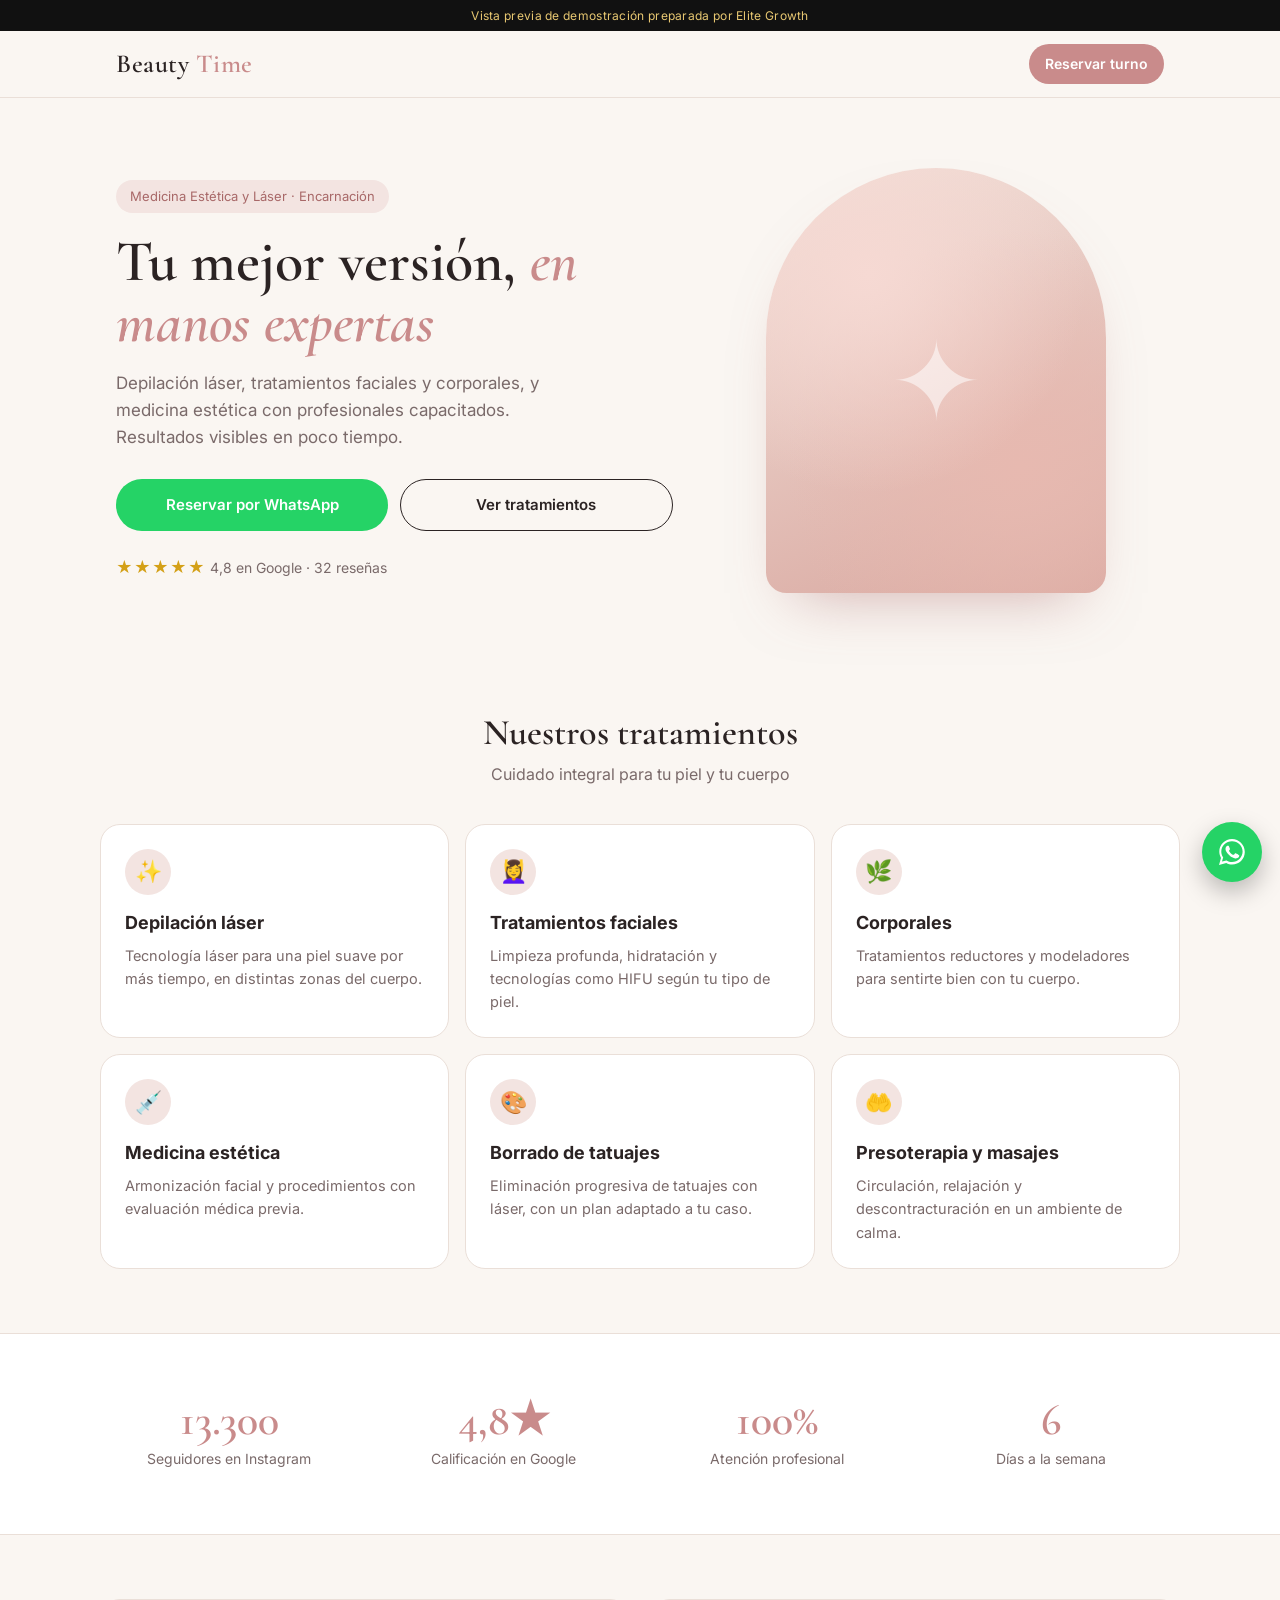
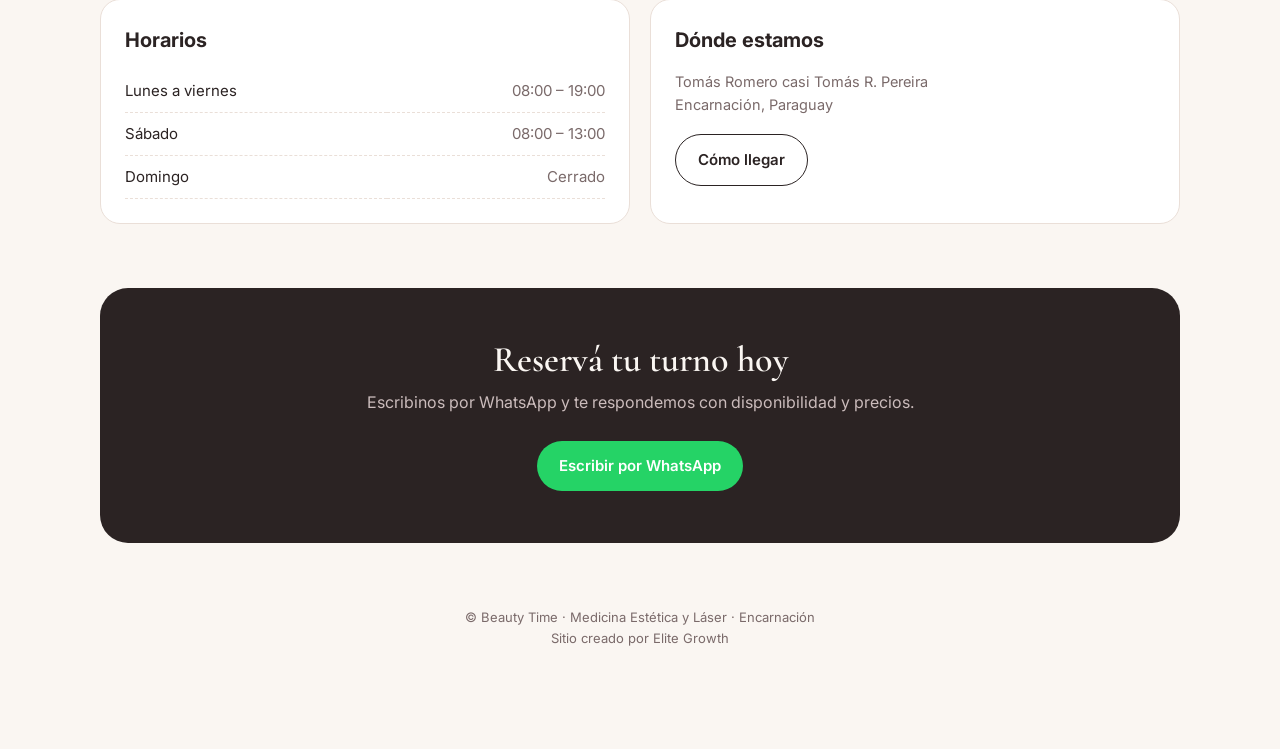
==== beauty-time/index.html @ f8358ac7 "Add Beauty Time demo landing page Single-file mobile-first landing (HTML/CSS/JS inline, Google Fonts" ====
<!DOCTYPE html>
<html lang="es-PY">
<head>
<meta charset="UTF-8">
<meta name="viewport" content="width=device-width, initial-scale=1.0">
<title>Beauty Time · Medicina Estética y Láser · Encarnación</title>
<meta name="description" content="Depilación láser, tratamientos faciales y corporales, medicina estética y más en Encarnación, Paraguay. Reservá tu turno por WhatsApp.">
<link rel="preconnect" href="https://fonts.googleapis.com">
<link rel="preconnect" href="https://fonts.gstatic.com" crossorigin>
<link href="https://fonts.googleapis.com/css2?family=Cormorant+Garamond:ital,wght@0,500;0,600;1,500&family=Inter:wght@400;500;600&display=swap" rel="stylesheet">
<style>
  :root{
    --rose:#c98b8b; --rose-d:#a86868; --rose-soft:#f3e4e1;
    --cream:#faf6f2; --ink:#2b2323; --muted:#7a6a6a; --line:#eadfd8;
    --white:#ffffff; --wa:#25d366;
  }
  @media (prefers-color-scheme: dark){
    :root:not([data-theme="light"]){
      --cream:#1d1718; --ink:#f5ecea; --muted:#b6a6a6; --line:#3a2e2f;
      --white:#261e1f; --rose-soft:#3a2a2b; --rose:#d99f9f; --rose-d:#e7b3b3;
    }
  }
  :root[data-theme="dark"]{
    --cream:#1d1718; --ink:#f5ecea; --muted:#b6a6a6; --line:#3a2e2f;
    --white:#261e1f; --rose-soft:#3a2a2b; --rose:#d99f9f; --rose-d:#e7b3b3;
  }
  *{box-sizing:border-box;margin:0;padding:0}
  html{scroll-behavior:smooth}
  body{font-family:Inter,system-ui,sans-serif;color:var(--ink);background:var(--cream);line-height:1.6;overflow-x:hidden}
  a{color:inherit;text-decoration:none}
  img{max-width:100%}
  .demo-bar{background:#111;color:#e8c872;font-size:12px;text-align:center;padding:6px 16px;letter-spacing:.3px}
  header{position:sticky;top:0;z-index:10;background:rgba(250,246,242,.92);backdrop-filter:blur(8px);-webkit-backdrop-filter:blur(8px);border-bottom:1px solid var(--line)}
  .nav{max-width:1080px;margin:auto;display:flex;align-items:center;justify-content:space-between;gap:12px;padding:12px 16px}
  .logo{font-family:'Cormorant Garamond',serif;font-size:26px;font-weight:600;letter-spacing:.5px;white-space:nowrap}
  .logo span{color:var(--rose)}
  .btn{display:inline-flex;align-items:center;justify-content:center;gap:8px;background:var(--rose);color:#fff;padding:13px 22px;border-radius:40px;font-weight:600;font-size:15px;transition:background .2s,transform .2s;border:0;cursor:pointer;text-align:center}
  .btn:hover{background:var(--rose-d)}
  .btn:active{transform:scale(.98)}
  .btn.ghost{background:transparent;color:var(--ink);border:1px solid var(--ink)}
  .btn.ghost:hover{background:var(--ink);color:var(--cream)}
  .btn.sm{padding:9px 16px;font-size:14px}
  .btn.wa{background:var(--wa)}
  .btn.wa:hover{background:#1ebe5a}

  .hero{max-width:1080px;margin:auto;padding:44px 16px 56px;display:grid;gap:36px;align-items:center}
  .tag{display:inline-block;font-size:13px;color:var(--rose-d);background:var(--rose-soft);padding:6px 14px;border-radius:30px;margin-bottom:18px}
  h1{font-family:'Cormorant Garamond',serif;font-size:42px;line-height:1.06;font-weight:600;margin-bottom:16px}
  h1 em{color:var(--rose);font-style:italic}
  .hero p.lead{color:var(--muted);font-size:17px;margin-bottom:28px;max-width:480px}
  .cta-row{display:flex;gap:12px;flex-wrap:wrap}
  .cta-row .btn{flex:1 1 220px}
  .stars{margin-top:24px;font-size:14px;color:var(--muted)}
  .stars b{color:#d4a017;font-size:16px;letter-spacing:1px}
  .hero-art{aspect-ratio:4/5;width:100%;max-width:340px;margin:auto;border-radius:200px 200px 24px 24px;background:radial-gradient(circle at 30% 25%,#f6d9d3,transparent 55%),radial-gradient(circle at 75% 70%,#e7b9b0,transparent 60%),linear-gradient(160deg,#f2e1da,#d9a8a0);position:relative;overflow:hidden;box-shadow:0 30px 60px -30px rgba(168,104,104,.5)}
  .hero-art::after{content:"✦";position:absolute;font-size:110px;color:rgba(255,255,255,.55);top:50%;left:50%;transform:translate(-50%,-50%)}

  section{padding:64px 16px}
  .wrap{max-width:1080px;margin:auto}
  h2{font-family:'Cormorant Garamond',serif;font-size:36px;font-weight:600;text-align:center;margin-bottom:10px;line-height:1.1}
  .sub{text-align:center;color:var(--muted);margin:0 auto 36px;max-width:560px}

  .grid{display:grid;gap:16px;grid-template-columns:1fr}
  .card{background:var(--white);border:1px solid var(--line);border-radius:20px;padding:24px}
  .card .ic{width:46px;height:46px;border-radius:50%;background:var(--rose-soft);display:grid;place-items:center;font-size:22px;margin-bottom:14px}
  .card h3{font-size:18px;margin-bottom:6px}
  .card p{color:var(--muted);font-size:14.5px}

  .why{background:var(--white);border-top:1px solid var(--line);border-bottom:1px solid var(--line)}
  .why .grid{grid-template-columns:1fr 1fr;text-align:center}
  .why .n{font-family:'Cormorant Garamond',serif;font-size:44px;color:var(--rose);font-weight:600;line-height:1}
  .why .l{font-size:14px;color:var(--muted);margin-top:6px}

  .info{display:grid;gap:20px;grid-template-columns:1fr}
  .info h3{font-size:20px;margin-bottom:14px}
  table{width:100%;font-size:15px;border-collapse:collapse}
  td{padding:9px 0;border-bottom:1px dashed var(--line)}
  td:last-child{text-align:right;color:var(--muted)}
  .addr{color:var(--muted);margin-bottom:18px}

  .final{background:var(--ink);color:var(--cream);text-align:center;border-radius:28px;padding:52px 22px;max-width:1080px;margin:0 auto 64px}
  .final h2{color:var(--cream)}
  .final p{color:#cbbcbc;margin:8px 0 26px}
  .final .btn{background:var(--wa)}
  .final .btn:hover{background:#1ebe5a}

  footer{text-align:center;font-size:13px;color:var(--muted);padding:0 16px 100px}

  .wa-float{position:fixed;right:18px;bottom:18px;width:60px;height:60px;border-radius:50%;background:var(--wa);display:grid;place-items:center;box-shadow:0 10px 25px rgba(0,0,0,.25);z-index:20;transition:transform .2s}
  .wa-float:hover{transform:scale(1.06)}
  .wa-float svg{width:32px;height:32px;fill:#fff}

  .reveal{opacity:0;transform:translateY(16px);transition:opacity .6s ease,transform .6s ease}
  .reveal.in{opacity:1;transform:none}
  @media (prefers-reduced-motion: reduce){
    html{scroll-behavior:auto}
    .reveal{opacity:1;transform:none;transition:none}
  }

  @media (min-width:640px){
    .grid{grid-template-columns:repeat(2,1fr)}
    h1{font-size:50px}
    .why .grid{grid-template-columns:repeat(4,1fr)}
  }
  @media (min-width:900px){
    .hero{grid-template-columns:1.1fr .9fr;padding-top:70px}
    .hero p.lead{margin-left:0}
    h1{font-size:58px}
    .grid{grid-template-columns:repeat(3,1fr)}
    .info{grid-template-columns:1fr 1fr}
    .nav a.btn{display:inline-flex}
  }
  @media (max-width:360px){
    .logo{font-size:22px}
    .nav .btn.sm{padding:8px 12px;font-size:13px}
  }
</style>
</head>
<body>

<div class="demo-bar">Vista previa de demostración preparada por Elite Growth</div>

<header>
  <div class="nav">
    <a class="logo" href="#inicio">Beauty <span>Time</span></a>
    <a class="btn sm" href="https://wa.me/595995350015?text=Hola%20Beauty%20Time%2C%20quiero%20reservar%20un%20turno">Reservar turno</a>
  </div>
</header>

<main id="inicio">

  <div class="hero">
    <div>
      <span class="tag">Medicina Estética y Láser · Encarnación</span>
      <h1>Tu mejor versión, <em>en manos expertas</em></h1>
      <p class="lead">Depilación láser, tratamientos faciales y corporales, y medicina estética con profesionales capacitados. Resultados visibles en poco tiempo.</p>
      <div class="cta-row">
        <a class="btn wa" href="https://wa.me/595995350015?text=Hola%20Beauty%20Time%2C%20quiero%20reservar%20un%20turno">Reservar por WhatsApp</a>
        <a class="btn ghost" href="#servicios">Ver tratamientos</a>
      </div>
      <div class="stars"><b>★★★★★</b> 4,8 en Google · 32 reseñas</div>
    </div>
    <div class="hero-art" role="img" aria-label="Ilustración decorativa"></div>
  </div>

  <section id="servicios">
    <div class="wrap">
      <h2 class="reveal">Nuestros tratamientos</h2>
      <p class="sub reveal">Cuidado integral para tu piel y tu cuerpo</p>
      <div class="grid">
        <article class="card reveal"><div class="ic">✨</div><h3>Depilación láser</h3><p>Tecnología láser para una piel suave por más tiempo, en distintas zonas del cuerpo.</p></article>
        <article class="card reveal"><div class="ic">💆‍♀️</div><h3>Tratamientos faciales</h3><p>Limpieza profunda, hidratación y tecnologías como HIFU según tu tipo de piel.</p></article>
        <article class="card reveal"><div class="ic">🌿</div><h3>Corporales</h3><p>Tratamientos reductores y modeladores para sentirte bien con tu cuerpo.</p></article>
        <article class="card reveal"><div class="ic">💉</div><h3>Medicina estética</h3><p>Armonización facial y procedimientos con evaluación médica previa.</p></article>
        <article class="card reveal"><div class="ic">🎨</div><h3>Borrado de tatuajes</h3><p>Eliminación progresiva de tatuajes con láser, con un plan adaptado a tu caso.</p></article>
        <article class="card reveal"><div class="ic">🤲</div><h3>Presoterapia y masajes</h3><p>Circulación, relajación y descontracturación en un ambiente de calma.</p></article>
      </div>
    </div>
  </section>

  <section class="why">
    <div class="wrap grid">
      <div class="reveal"><div class="n">13.300</div><div class="l">Seguidores en Instagram</div></div>
      <div class="reveal"><div class="n">4,8★</div><div class="l">Calificación en Google</div></div>
      <div class="reveal"><div class="n">100%</div><div class="l">Atención profesional</div></div>
      <div class="reveal"><div class="n">6</div><div class="l">Días a la semana</div></div>
    </div>
  </section>

  <section>
    <div class="wrap info">
      <div class="card reveal">
        <h3>Horarios</h3>
        <table>
          <tr><td>Lunes a viernes</td><td>08:00 – 19:00</td></tr>
          <tr><td>Sábado</td><td>08:00 – 13:00</td></tr>
          <tr><td>Domingo</td><td>Cerrado</td></tr>
        </table>
      </div>
      <div class="card reveal">
        <h3>Dónde estamos</h3>
        <p class="addr">Tomás Romero casi Tomás R. Pereira<br>Encarnación, Paraguay</p>
        <a class="btn ghost" href="https://www.google.com/maps/place/?q=place_id:ChIJiyKAx8GVV5QRErNeFJSDQk4" target="_blank" rel="noopener">Cómo llegar</a>
      </div>
    </div>
  </section>

  <div class="final reveal">
    <h2>Reservá tu turno hoy</h2>
    <p>Escribinos por WhatsApp y te respondemos con disponibilidad y precios.</p>
    <a class="btn" href="https://wa.me/595995350015?text=Hola%20Beauty%20Time%2C%20quiero%20reservar%20un%20turno">Escribir por WhatsApp</a>
  </div>

</main>

<footer>© Beauty Time · Medicina Estética y Láser · Encarnación<br>Sitio creado por Elite Growth</footer>

<a class="wa-float" href="https://wa.me/595995350015?text=Hola%20Beauty%20Time%2C%20quiero%20reservar%20un%20turno" aria-label="Escribir por WhatsApp">
  <svg viewBox="0 0 32 32" aria-hidden="true"><path d="M16 3C9 3 3.3 8.6 3.3 15.6c0 2.2.6 4.4 1.7 6.3L3 29l7.3-1.9c1.8 1 3.8 1.5 5.8 1.5 7 0 12.7-5.6 12.7-12.6C28.7 8.6 23 3 16 3zm0 23.1c-1.9 0-3.7-.5-5.3-1.5l-.4-.2-4.3 1.1 1.2-4.2-.3-.4c-1.1-1.7-1.6-3.6-1.6-5.5C5.3 9.9 10.1 5.2 16 5.2s10.6 4.7 10.6 10.4S21.9 26.1 16 26.1zm5.8-7.8c-.3-.2-1.9-.9-2.2-1s-.5-.2-.7.2-.8 1-1 1.2-.4.2-.7.1c-.3-.2-1.3-.5-2.5-1.6-.9-.8-1.6-1.8-1.7-2.1s0-.5.1-.6l.5-.6c.2-.2.2-.4.3-.6s0-.4 0-.6l-1-2.4c-.3-.6-.5-.5-.7-.5h-.6c-.2 0-.6.1-.9.4s-1.2 1.1-1.2 2.8 1.2 3.2 1.4 3.5c.2.2 2.4 3.6 5.8 5 .8.4 1.4.6 1.9.7.8.3 1.6.2 2.2.1.7-.1 1.9-.8 2.2-1.5s.3-1.4.2-1.5c-.1-.2-.3-.3-.6-.4z"/></svg>
</a>

<script>
  (function(){
    var items = document.querySelectorAll('.reveal');
    if (!('IntersectionObserver' in window)) { items.forEach(function(el){ el.classList.add('in'); }); return; }
    var io = new IntersectionObserver(function(entries){
      entries.forEach(function(e){
        if (e.isIntersecting) { e.target.classList.add('in'); io.unobserve(e.target); }
      });
    }, { threshold: 0.12 });
    items.forEach(function(el){ io.observe(el); });
  })();
</script>
</body>
</html>
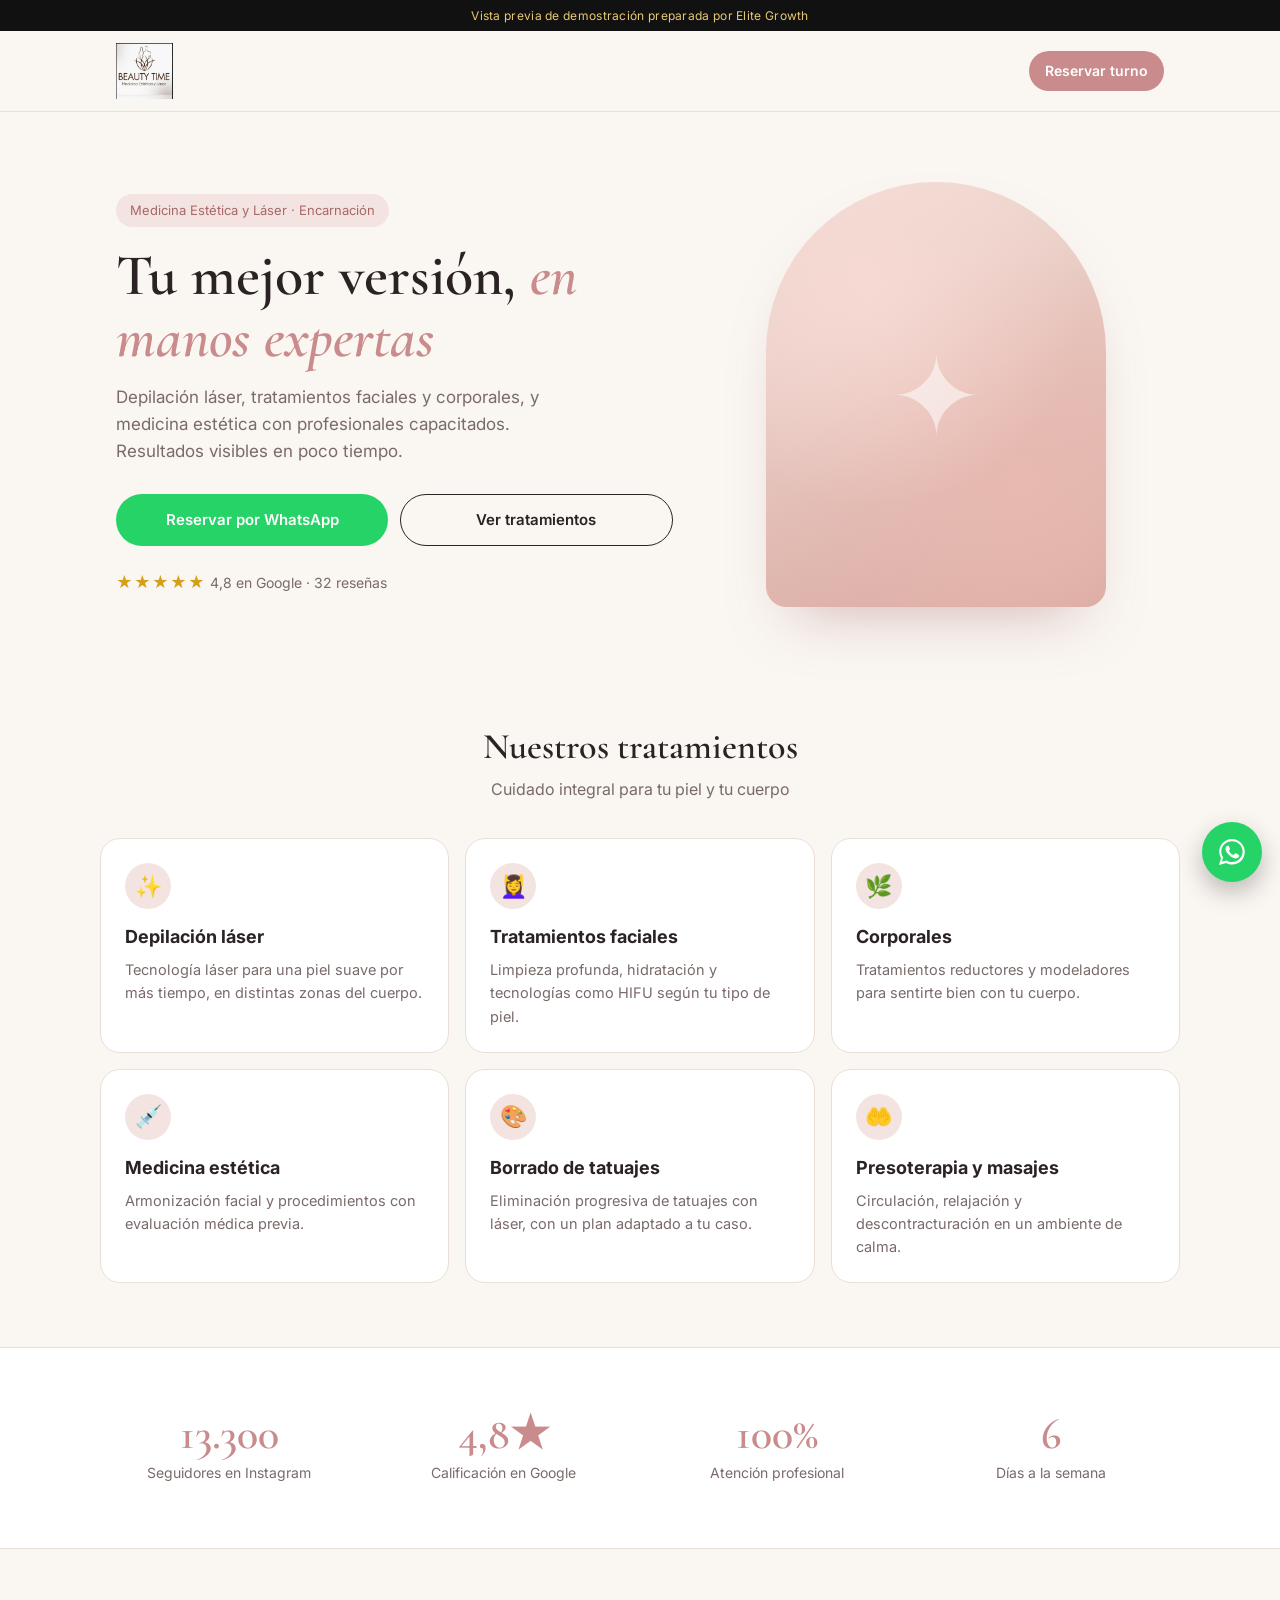
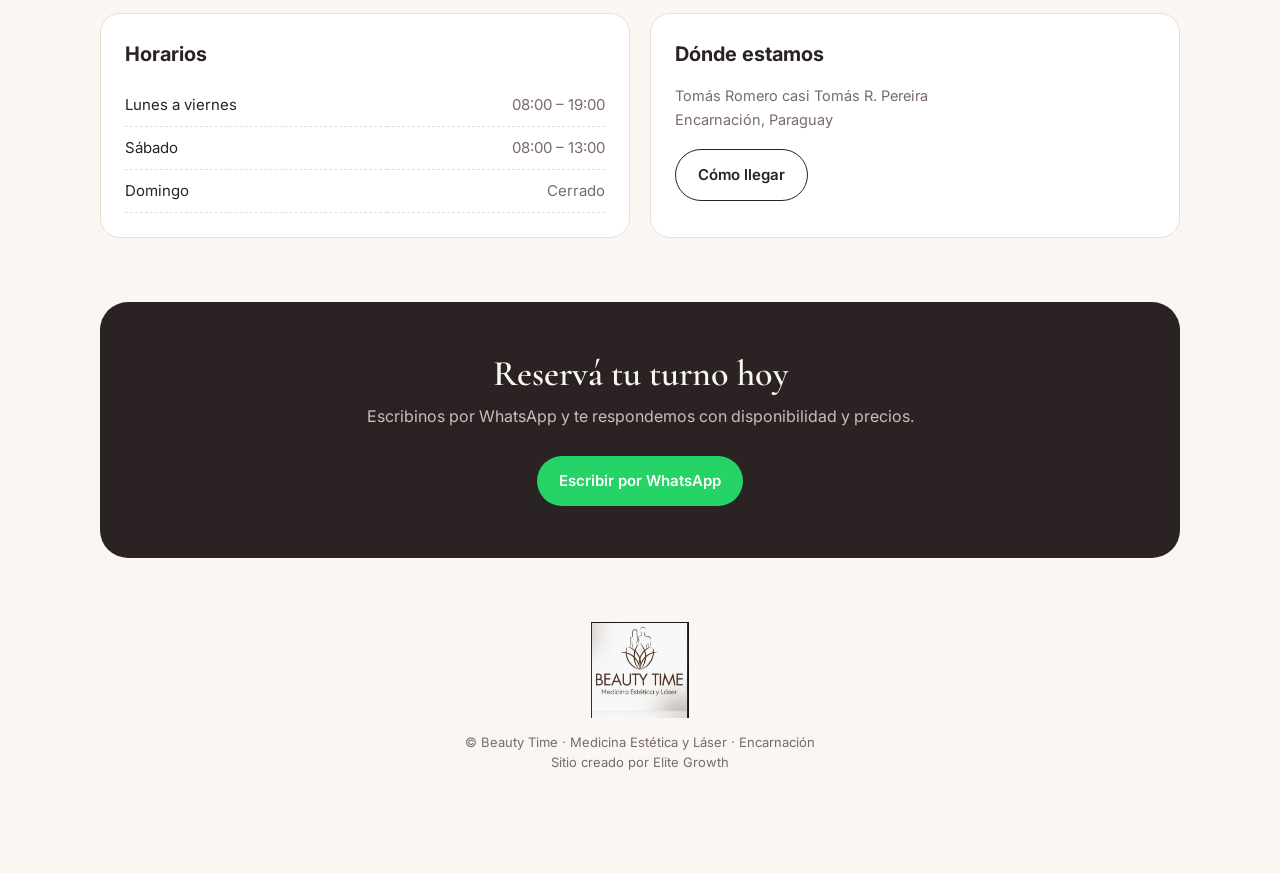
==== commit 3bd51e2b: "Add Beauty Time logo to demo landing page Header and footer now use the client logo (beauty-time/img" ====
--- a/beauty-time/index.html
+++ b/beauty-time/index.html
@@ -32,8 +32,9 @@
   .demo-bar{background:#111;color:#e8c872;font-size:12px;text-align:center;padding:6px 16px;letter-spacing:.3px}
   header{position:sticky;top:0;z-index:10;background:rgba(250,246,242,.92);backdrop-filter:blur(8px);-webkit-backdrop-filter:blur(8px);border-bottom:1px solid var(--line)}
   .nav{max-width:1080px;margin:auto;display:flex;align-items:center;justify-content:space-between;gap:12px;padding:12px 16px}
-  .logo{font-family:'Cormorant Garamond',serif;font-size:26px;font-weight:600;letter-spacing:.5px;white-space:nowrap}
-  .logo span{color:var(--rose)}
+  .logo{display:inline-flex;align-items:center;white-space:nowrap}
+  .logo img{height:56px;width:auto;display:block}
+  .footer-logo{display:block;margin:0 auto 14px;height:96px;width:auto}
   .btn{display:inline-flex;align-items:center;justify-content:center;gap:8px;background:var(--rose);color:#fff;padding:13px 22px;border-radius:40px;font-weight:600;font-size:15px;transition:background .2s,transform .2s;border:0;cursor:pointer;text-align:center}
   .btn:hover{background:var(--rose-d)}
   .btn:active{transform:scale(.98)}
@@ -111,7 +112,7 @@
     .nav a.btn{display:inline-flex}
   }
   @media (max-width:360px){
-    .logo{font-size:22px}
+    .logo img{height:46px}
     .nav .btn.sm{padding:8px 12px;font-size:13px}
   }
 </style>
@@ -122,7 +123,7 @@
 
 <header>
   <div class="nav">
-    <a class="logo" href="#inicio">Beauty <span>Time</span></a>
+    <a class="logo" href="#inicio"><img src="img/logo.png" alt="Beauty Time · Medicina Estética y Láser" width="742" height="724"></a>
     <a class="btn sm" href="https://wa.me/595995350015?text=Hola%20Beauty%20Time%2C%20quiero%20reservar%20un%20turno">Reservar turno</a>
   </div>
 </header>
@@ -193,7 +194,10 @@
 
 </main>
 
-<footer>© Beauty Time · Medicina Estética y Láser · Encarnación<br>Sitio creado por Elite Growth</footer>
+<footer>
+  <img class="footer-logo" src="img/logo.png" alt="Beauty Time">
+  © Beauty Time · Medicina Estética y Láser · Encarnación<br>Sitio creado por Elite Growth
+</footer>
 
 <a class="wa-float" href="https://wa.me/595995350015?text=Hola%20Beauty%20Time%2C%20quiero%20reservar%20un%20turno" aria-label="Escribir por WhatsApp">
   <svg viewBox="0 0 32 32" aria-hidden="true"><path d="M16 3C9 3 3.3 8.6 3.3 15.6c0 2.2.6 4.4 1.7 6.3L3 29l7.3-1.9c1.8 1 3.8 1.5 5.8 1.5 7 0 12.7-5.6 12.7-12.6C28.7 8.6 23 3 16 3zm0 23.1c-1.9 0-3.7-.5-5.3-1.5l-.4-.2-4.3 1.1 1.2-4.2-.3-.4c-1.1-1.7-1.6-3.6-1.6-5.5C5.3 9.9 10.1 5.2 16 5.2s10.6 4.7 10.6 10.4S21.9 26.1 16 26.1zm5.8-7.8c-.3-.2-1.9-.9-2.2-1s-.5-.2-.7.2-.8 1-1 1.2-.4.2-.7.1c-.3-.2-1.3-.5-2.5-1.6-.9-.8-1.6-1.8-1.7-2.1s0-.5.1-.6l.5-.6c.2-.2.2-.4.3-.6s0-.4 0-.6l-1-2.4c-.3-.6-.5-.5-.7-.5h-.6c-.2 0-.6.1-.9.4s-1.2 1.1-1.2 2.8 1.2 3.2 1.4 3.5c.2.2 2.4 3.6 5.8 5 .8.4 1.4.6 1.9.7.8.3 1.6.2 2.2.1.7-.1 1.9-.8 2.2-1.5s.3-1.4.2-1.5c-.1-.2-.3-.3-.6-.4z"/></svg>
